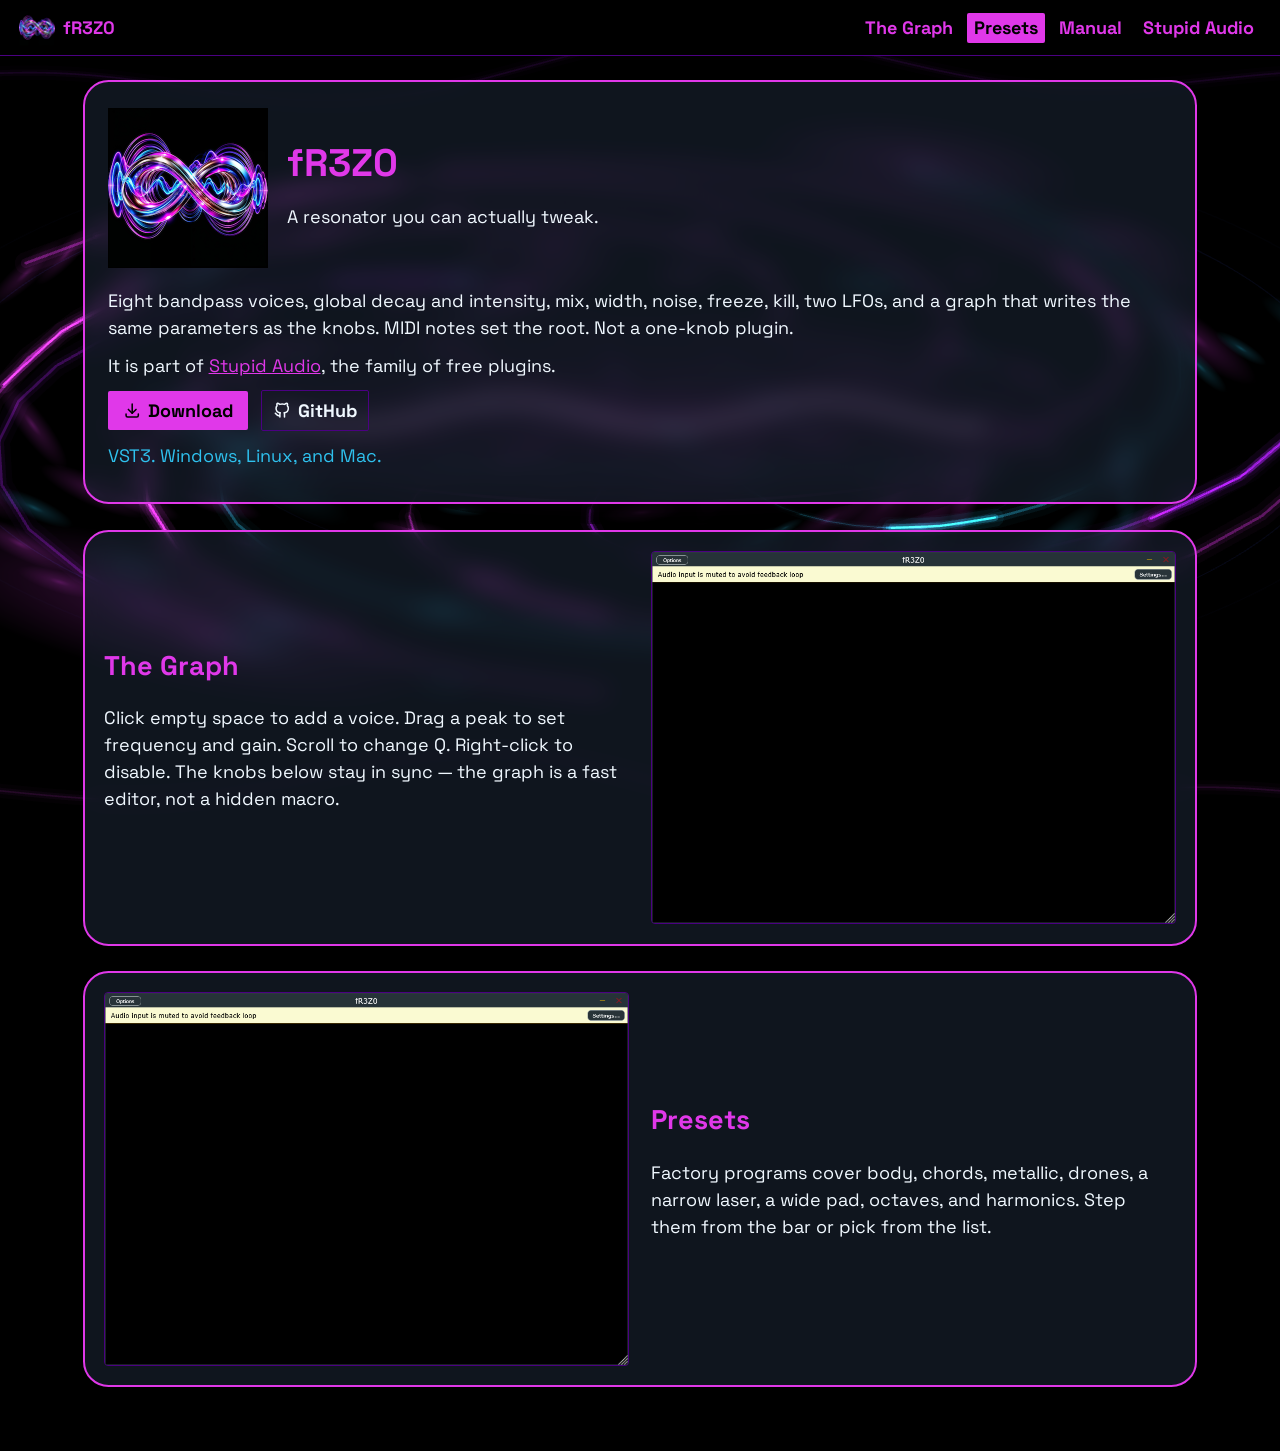
==== docs/index.html @ e22e41d1 "add family repo plumbing and docs site - copy fN0B Just/CI/installer/docs shell, fR3Z0 names and pal" ====
<!DOCTYPE html>
<html lang="en">
<head>
  <meta charset="utf-8">
  <meta name="viewport" content="width=device-width, initial-scale=1">
  <title>fR3Z0 — resonator effect</title>
  <meta name="description" content="fR3Z0 is a free resonator effect. Tune a bank of voices, drag peaks on the graph, modulate with two LFOs. VST3.">
  <meta property="og:type" content="website">
  <meta property="og:site_name" content="Stupid Audio">
  <meta property="og:title" content="fR3Z0 — resonator effect">
  <meta property="og:description" content="fR3Z0 is a free resonator effect. Tune a bank of voices, drag peaks on the graph, modulate with two LFOs. VST3.">
  <meta property="og:url" content="https://iamtew.github.io/fR3Z0/">
  <meta property="og:image" content="https://iamtew.github.io/fR3Z0/ogimage-fR3Z0.png">
  <meta property="og:image:width" content="1200">
  <meta property="og:image:height" content="630">
  <meta name="twitter:card" content="summary_large_image">
  <meta name="twitter:image" content="https://iamtew.github.io/fR3Z0/ogimage-fR3Z0.png">
  <link rel="icon" href="logo.png">
  <link rel="stylesheet" href="style.css">
</head>
<body>
  <canvas id="fx" aria-hidden="true"></canvas>
  <header>
    <a class="brand" href="#top"><img src="logo.png" alt="" width="36" height="36">fR3Z0</a>
    <button type="button" class="nav-toggle" aria-expanded="false" aria-controls="site-nav" aria-label="Menu">
      <svg class="icon" aria-hidden="true"><use href="icons.svg#menu"></use></svg>
    </button>
    <nav id="site-nav">
      <a href="#graph">The Graph</a>
      <a href="#presets">Presets</a>
      <a href="docs.html">Manual</a>
      <a href="https://audio.stupid.systems/">Stupid Audio</a>
    </nav>
  </header>

  <main id="top" class="landing">
    <div class="hero-panel">
      <div class="lead">
        <img class="hero" src="logo.png" alt="fR3Z0" width="160" height="160">
        <div>
          <h1>fR3Z0</h1>
          <p class="tag">A resonator you can actually tweak.</p>
        </div>
      </div>
      <p>Eight bandpass voices, global decay and intensity, mix, width, noise, freeze, kill, two LFOs, and a graph that writes the same parameters as the knobs. MIDI notes set the root. Not a one-knob plugin.</p>
      <p>It is part of <a href="https://audio.stupid.systems/">Stupid Audio</a>, the family of free plugins.</p>
      <p class="actions">
        <button type="button" class="download" data-dl-open>
          <svg class="icon" aria-hidden="true"><use href="icons.svg#download"></use></svg>
          Download
        </button>
        <a class="repo" href="https://github.com/iamtew/fR3Z0">
          <svg class="icon" aria-hidden="true"><use href="icons.svg#github"></use></svg>
          GitHub
        </a>
      </p>
      <p class="meta">VST3. Windows, Linux, and Mac.</p>
    </div>

    <section id="graph" class="feature">
      <div>
        <h2>The Graph</h2>
        <p>Click empty space to add a voice. Drag a peak to set frequency and gain. Scroll to change Q. Right-click to disable. The knobs below stay in sync — the graph is a fast editor, not a hidden macro.</p>
      </div>
      <img class="shot" src="Screenshot1.png" alt="The fR3Z0 editor">
    </section>

    <section id="presets" class="feature">
      <div>
        <h2>Presets</h2>
        <p>Factory programs cover body, chords, metallic, drones, a narrow laser, a wide pad, octaves, and harmonics. Step them from the bar or pick from the list.</p>
      </div>
      <img class="shot" src="Screenshot2.png" alt="fR3Z0 presets">
    </section>
  </main>

  <dialog id="dl" class="dl-dialog" aria-labelledby="dl-title">
    <button type="button" class="dl-close" data-dl-close aria-label="Close">
      <svg class="icon" aria-hidden="true"><use href="icons.svg#close"></use></svg>
    </button>
    <h2 id="dl-title">Download fR3Z0</h2>
    <div class="dl-kind">
      <p>The Windows installer is the easy path. It drops the VST3 where your DAW looks for plugins.</p>
      <div class="dl-row" data-kind="installer" hidden>
        <a class="download os" data-os="win" hidden>
          <svg class="icon" aria-hidden="true"><use href="icons.svg#windows"></use></svg>
          Windows installer
        </a>
      </div>
    </div>
    <div class="dl-kind">
      <p>The VST3 zip is just the plugin. Drop it where your DAW looks for VST3s. Mac builds are ad-hoc signed, so Gatekeeper will sulk until you right-click Open the first time.</p>
      <div class="dl-row" data-kind="vst3" hidden>
        <a class="download os" data-os="win" hidden>
          <svg class="icon" aria-hidden="true"><use href="icons.svg#windows"></use></svg>
          Windows
        </a>
        <a class="download os" data-os="linux" hidden>
          <svg class="icon tux" aria-hidden="true"><use href="icons.svg#linux"></use></svg>
          Linux
        </a>
        <a class="download os" data-os="mac" hidden>
          <svg class="icon" aria-hidden="true"><use href="icons.svg#apple"></use></svg>
          macOS
        </a>
      </div>
    </div>
    <img class="dl-logo" src="logo.png" alt="" width="192" height="192">
  </dialog>

  <script src="icons.js"></script>
  <script type="module" src="fx.js"></script>
  <script src="site.js"></script>
</body>
</html>
---- docs/style.css ----
@font-face {
  font-family: "Space Grotesk";
  src: url("vendor/fonts/SpaceGrotesk-latin-wght.woff2") format("woff2");
  font-weight: 300 700;
  font-style: normal;
  font-display: swap;
}

:root {
  --ink: #000000;
  --knob: #140020;
  --lane: #4B0082;
  --background: #000000;
  --orange: #E038E9;
  --orange-dim: #8A1AC6;
  --metal: #F0F8FF;
  --muted: #2FC1EE;
}

* { box-sizing: border-box; }

body {
  margin: 0;
  background: var(--background);
  color: var(--metal);
  font: 18px/1.5 "Space Grotesk", sans-serif;
}

#fx {
  position: fixed;
  inset: 0;
  overflow: hidden;
  pointer-events: none;
  z-index: 0;
}

/* ?fx preview: the canvas is the whole page. */
body.fx-only { overflow: hidden; cursor: none; }
body.fx-only > :not(#fx) { display: none; }

a { color: var(--orange); }
a:hover { color: var(--orange-dim); }

.icon {
  width: 1.15rem;
  height: 1.15rem;
  flex: 0 0 auto;
  display: block;
  fill: none;
  stroke: currentColor;
  stroke-width: 2;
  pointer-events: none;
}

/* Filled Tux. The stroke rule above would erase it. */
.icon.tux {
  width: 1.45rem;
  height: 1.45rem;
  fill: currentColor;
  stroke: none;
}

header {
  position: sticky;
  top: 0;
  z-index: 2;
  display: flex;
  align-items: center;
  justify-content: space-between;
  gap: 1rem;
  padding: 0.6rem 1.2rem;
  background: var(--ink);
  border-bottom: 1px solid var(--lane);
}

.brand {
  display: flex;
  align-items: center;
  gap: 0.5rem;
  color: var(--orange);
  font-weight: 700;
  text-decoration: none;
}

.brand img { width: 36px; height: 36px; display: block; }

.nav-toggle {
  display: none;
  margin-left: auto;
  background: none;
  border: 1px solid var(--lane);
  color: var(--orange);
  padding: 0.35rem;
  border-radius: 2px;
  cursor: pointer;
}

header nav {
  display: flex;
  flex-wrap: wrap;
  align-items: center;
  gap: 0.4rem;
  justify-content: flex-end;
}

header nav a {
  color: var(--orange);
  font-weight: 700;
  text-decoration: none;
  padding: 0.1rem 0.45rem;
  border-radius: 2px;
}

header nav a.on,
header nav a[aria-current="page"] {
  color: var(--ink);
  background: var(--orange);
}

.topbar-label {
  color: var(--orange);
  letter-spacing: 0.16em;
  text-transform: uppercase;
  font-size: 0.72rem;
}

.topbar .download { margin-left: auto; }

.repo {
  display: inline-flex;
  align-items: center;
  gap: 0.4rem;
  color: var(--metal);
  text-decoration: none;
  padding: 0.35rem 0.7rem;
  border: 1px solid var(--lane);
  border-radius: 2px;
  font-weight: 700;
}

.repo:hover { color: var(--orange); border-color: var(--orange); }

main.landing {
  position: relative;
  z-index: 1;
  max-width: 72rem;
  margin: 0 auto;
  padding: 1.5rem 1.2rem 4rem;
}

.hero-panel,
.feature {
  background: rgba(26, 35, 50, 0.6);
  border: 2px solid var(--orange);
  border-radius: 1.6rem;
  backdrop-filter: blur(12px);
  -webkit-backdrop-filter: blur(12px);
}

.hero-panel {
  padding: 1.6rem 1.4rem 1.4rem;
}

.lead {
  display: flex;
  align-items: center;
  gap: 1.2rem;
  margin-bottom: 1.2rem;
}

.hero { display: block; flex-shrink: 0; width: 160px; height: 160px; }

h1, h2 { color: var(--orange); margin: 0 0 0.4rem; }

h1 { font-size: 2.4rem; }

.hero-panel p { margin: 0.7rem 0; }

.demos {
  display: flex;
  flex-wrap: wrap;
  gap: 1rem;
  margin: 1rem 0;
}

.demo { margin: 0; flex: 1 1 16rem; }
.demo a { display: block; font-size: 0.95rem; margin-bottom: 0.25rem; font-weight: 700; }
.demo audio { width: 100%; display: block; }

.actions {
  display: flex;
  flex-wrap: wrap;
  align-items: center;
  gap: 0.8rem;
  margin: 1rem 0 0.4rem;
}

.download {
  display: inline-flex;
  align-items: center;
  gap: 0.4rem;
  background: var(--orange);
  color: var(--ink);
  font: inherit;
  font-weight: 700;
  text-decoration: none;
  padding: 0.4rem 0.95rem;
  border: 0;
  border-radius: 2px;
  cursor: pointer;
}

.download:hover { background: var(--orange-dim); color: var(--ink); }

.meta { color: var(--muted); margin: 0; }

.feature {
  display: grid;
  grid-template-columns: 1fr 1fr;
  gap: 1.4rem;
  align-items: center;
  margin-top: 1.6rem;
  padding: 1.2rem;
}

.feature:nth-of-type(even) { direction: rtl; }
.feature:nth-of-type(even) > * { direction: ltr; }

.shot-open {
  display: block;
  width: 100%;
  padding: 0;
  border: 0;
  background: none;
  cursor: zoom-in;
}

.shot {
  display: block;
  width: 100%;
  border-radius: 4px;
  border: 1px solid var(--lane);
}

.shot-dialog {
  position: fixed;
  padding: 0;
  border: 0;
  background: transparent;
  max-width: calc(100vw - 3rem);
  max-height: calc(100vh - 3rem);
}

.shot-dialog[open] { animation: dl-in 0.22s ease; }

.shot-dialog::backdrop {
  background: rgba(0, 0, 0, 0.55);
  backdrop-filter: blur(8px);
  -webkit-backdrop-filter: blur(8px);
}

.shot-dialog img {
  display: block;
  max-width: calc(100vw - 3rem);
  max-height: calc(100vh - 3rem);
  border-radius: 4px;
}

.brand-home {
  display: inline-flex;
  align-items: center;
  gap: 0.25rem;
  margin-left: 0.15rem;
  font-weight: 700;
}

strong { color: var(--orange); }

.dl-dialog {
  width: min(32rem, calc(100vw - 2rem));
  max-height: calc(100vh - 2rem);
  overflow: auto;
  padding: 1.4rem 1.3rem 1.2rem;
  border: 2px solid var(--orange);
  border-radius: 4px;
  background: var(--knob);
  color: var(--metal);
  color-scheme: dark;
}

.dl-dialog[open] {
  animation: dl-in 0.22s ease;
}

@keyframes dl-in {
  from { transform: translateY(10px) scale(0.98); }
  to { transform: none; }
}

.dl-dialog::backdrop {
  background: rgba(0, 0, 0, 0.55);
  backdrop-filter: blur(8px);
  -webkit-backdrop-filter: blur(8px);
}

.dl-close {
  position: absolute;
  top: 0.6rem;
  right: 0.6rem;
  z-index: 1;
  display: grid;
  place-items: center;
  width: 2.25rem;
  height: 2.25rem;
  padding: 0;
  background: var(--ink);
  border: 2px solid var(--orange);
  border-radius: 4px;
  color: var(--orange);
  cursor: pointer;
}

.dl-close .icon {
  width: 1.35rem;
  height: 1.35rem;
}

.dl-close:hover { background: var(--lane); }

.shot-dialog .dl-close {
  position: fixed;
  top: 1rem;
  right: 1rem;
}

.dl-dialog { position: fixed; }
.dl-dialog h2 { padding-right: 2rem; }

.dl-kind { margin: 1rem 0; }
.dl-kind p { margin: 0 0 0.5rem; font-size: 0.95rem; }

.dl-row {
  display: flex;
  flex-wrap: wrap;
  gap: 0.4rem;
}

.dl-logo {
  display: block;
  width: 192px;
  height: auto;
  margin: 1.2rem auto 0;
}

.shell {
  position: relative;
  z-index: 1;
  display: grid;
  grid-template-columns: 220px 1fr;
  min-height: calc(100vh - 57px);
}

.nav {
  padding: 12px 0;
  background: var(--knob);
  border-right: 1px solid var(--lane);
}

.nav-group {
  margin: 12px 16px 4px;
  font-size: 0.72rem;
  letter-spacing: 0.06em;
  text-transform: uppercase;
  color: var(--muted);
}

.nav a {
  display: flex;
  align-items: center;
  gap: 10px;
  padding: 8px 16px;
  color: var(--muted);
  text-decoration: none;
}

.nav a[aria-current="page"] {
  color: var(--ink);
  background: var(--orange);
}

.doc {
  padding: 28px 32px 80px;
  max-width: 52rem;
}

.doc h1 { margin-top: 0; font-size: 1.8rem; color: var(--orange); }
.doc h2 { margin-top: 1.8rem; font-size: 1.15rem; color: var(--orange); }
.doc h3 { color: var(--orange); }
.doc p, .doc li { line-height: 1.5; }
.doc ul, .doc ol { padding-left: 1.25rem; }
.doc code {
  font-family: ui-monospace, Consolas, monospace;
  font-size: 0.92em;
  background: var(--lane);
  padding: 0 4px;
  border-radius: 2px;
}
.doc pre {
  background: var(--lane);
  border: 1px solid var(--lane);
  padding: 12px 14px;
  overflow: auto;
}
.doc table {
  width: 100%;
  border-collapse: collapse;
  margin: 1rem 0;
  font-size: 0.92rem;
}
.doc th, .doc td {
  border: 1px solid var(--lane);
  padding: 6px 8px;
  text-align: left;
  vertical-align: top;
}
.doc th { background: var(--knob); }
.doc img { max-width: 100%; height: auto; border-radius: 4px; }

.muted { color: var(--muted); }

@media (max-width: 900px) {
  .feature,
  .feature:nth-of-type(even) {
    grid-template-columns: 1fr;
    direction: ltr;
  }
}

@media (max-width: 800px) {
  .nav-toggle { display: flex; }
  header { flex-wrap: wrap; }
  header nav {
    display: none;
    flex-basis: 100%;
    flex-direction: column;
    align-items: stretch;
  }
  header.nav-open nav { display: flex; }
  .shell { grid-template-columns: 1fr; }
  .nav {
    display: flex;
    flex-wrap: wrap;
    gap: 0;
    border-right: 0;
    border-bottom: 1px solid var(--lane);
  }
  .nav a { padding: 8px 12px; }
  .nav-group { flex-basis: 100%; margin: 8px 12px 0; }
  .doc { padding: 20px 16px 64px; }
  .hero { width: 112px; height: 112px; }
  h1 { font-size: 1.8rem; }
}
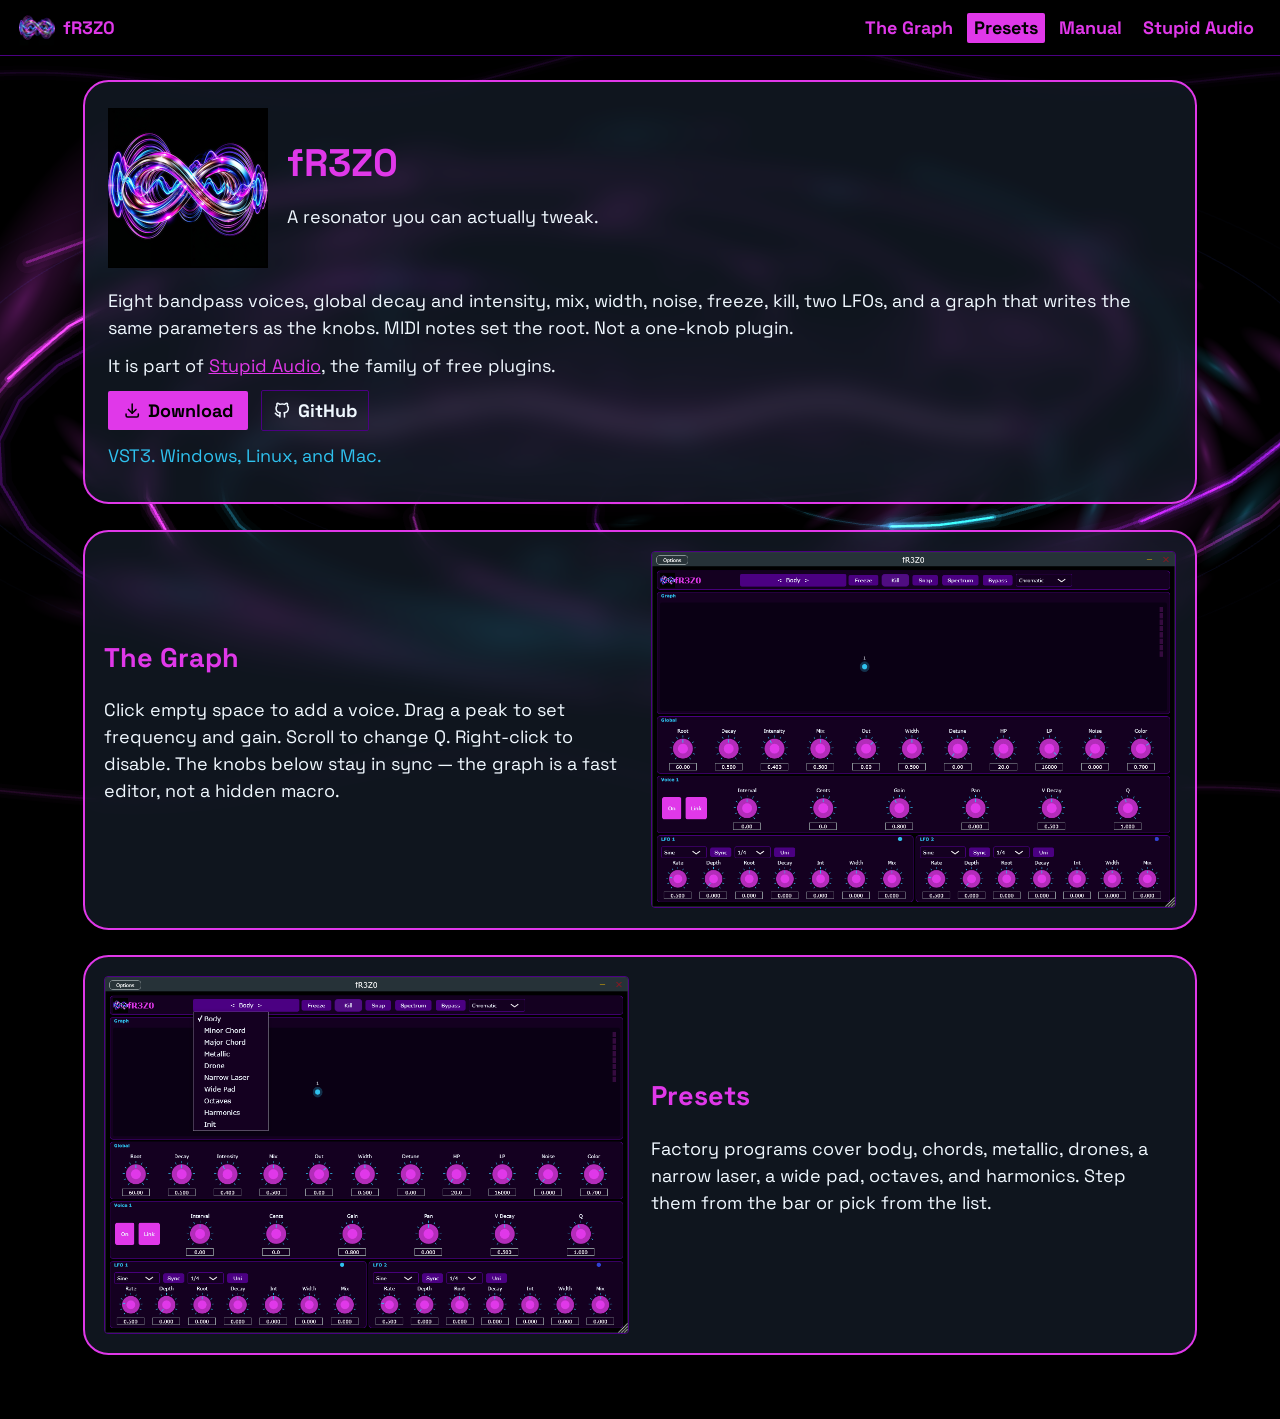
==== commit ba995e02: "keep docs logo aspect ratio - brand and hero use height plus width auto - drop square html width/hei" ====
--- a/docs/index.html
+++ b/docs/index.html
@@ -21,7 +21,7 @@
 <body>
   <canvas id="fx" aria-hidden="true"></canvas>
   <header>
-    <a class="brand" href="#top"><img src="logo.png" alt="" width="36" height="36">fR3Z0</a>
+    <a class="brand" href="#top"><img src="logo.png" alt="" height="36">fR3Z0</a>
     <button type="button" class="nav-toggle" aria-expanded="false" aria-controls="site-nav" aria-label="Menu">
       <svg class="icon" aria-hidden="true"><use href="icons.svg#menu"></use></svg>
     </button>
@@ -36,7 +36,7 @@
   <main id="top" class="landing">
     <div class="hero-panel">
       <div class="lead">
-        <img class="hero" src="logo.png" alt="fR3Z0" width="160" height="160">
+        <img class="hero" src="logo.png" alt="fR3Z0" height="160">
         <div>
           <h1>fR3Z0</h1>
           <p class="tag">A resonator you can actually tweak.</p>
@@ -105,7 +105,7 @@
         </a>
       </div>
     </div>
-    <img class="dl-logo" src="logo.png" alt="" width="192" height="192">
+    <img class="dl-logo" src="logo.png" alt="" width="192">
   </dialog>
 
   <script src="icons.js"></script>
--- a/docs/style.css
+++ b/docs/style.css
@@ -82,7 +82,7 @@
   text-decoration: none;
 }
 
-.brand img { width: 36px; height: 36px; display: block; }
+.brand img { height: 36px; width: auto; display: block; }
 
 .nav-toggle {
   display: none;
@@ -168,7 +168,7 @@
   margin-bottom: 1.2rem;
 }
 
-.hero { display: block; flex-shrink: 0; width: 160px; height: 160px; }
+.hero { display: block; flex-shrink: 0; height: 160px; width: auto; }
 
 h1, h2 { color: var(--orange); margin: 0 0 0.4rem; }
 
@@ -457,6 +457,6 @@
   .nav a { padding: 8px 12px; }
   .nav-group { flex-basis: 100%; margin: 8px 12px 0; }
   .doc { padding: 20px 16px 64px; }
-  .hero { width: 112px; height: 112px; }
+  .hero { height: 112px; width: auto; }
   h1 { font-size: 1.8rem; }
 }
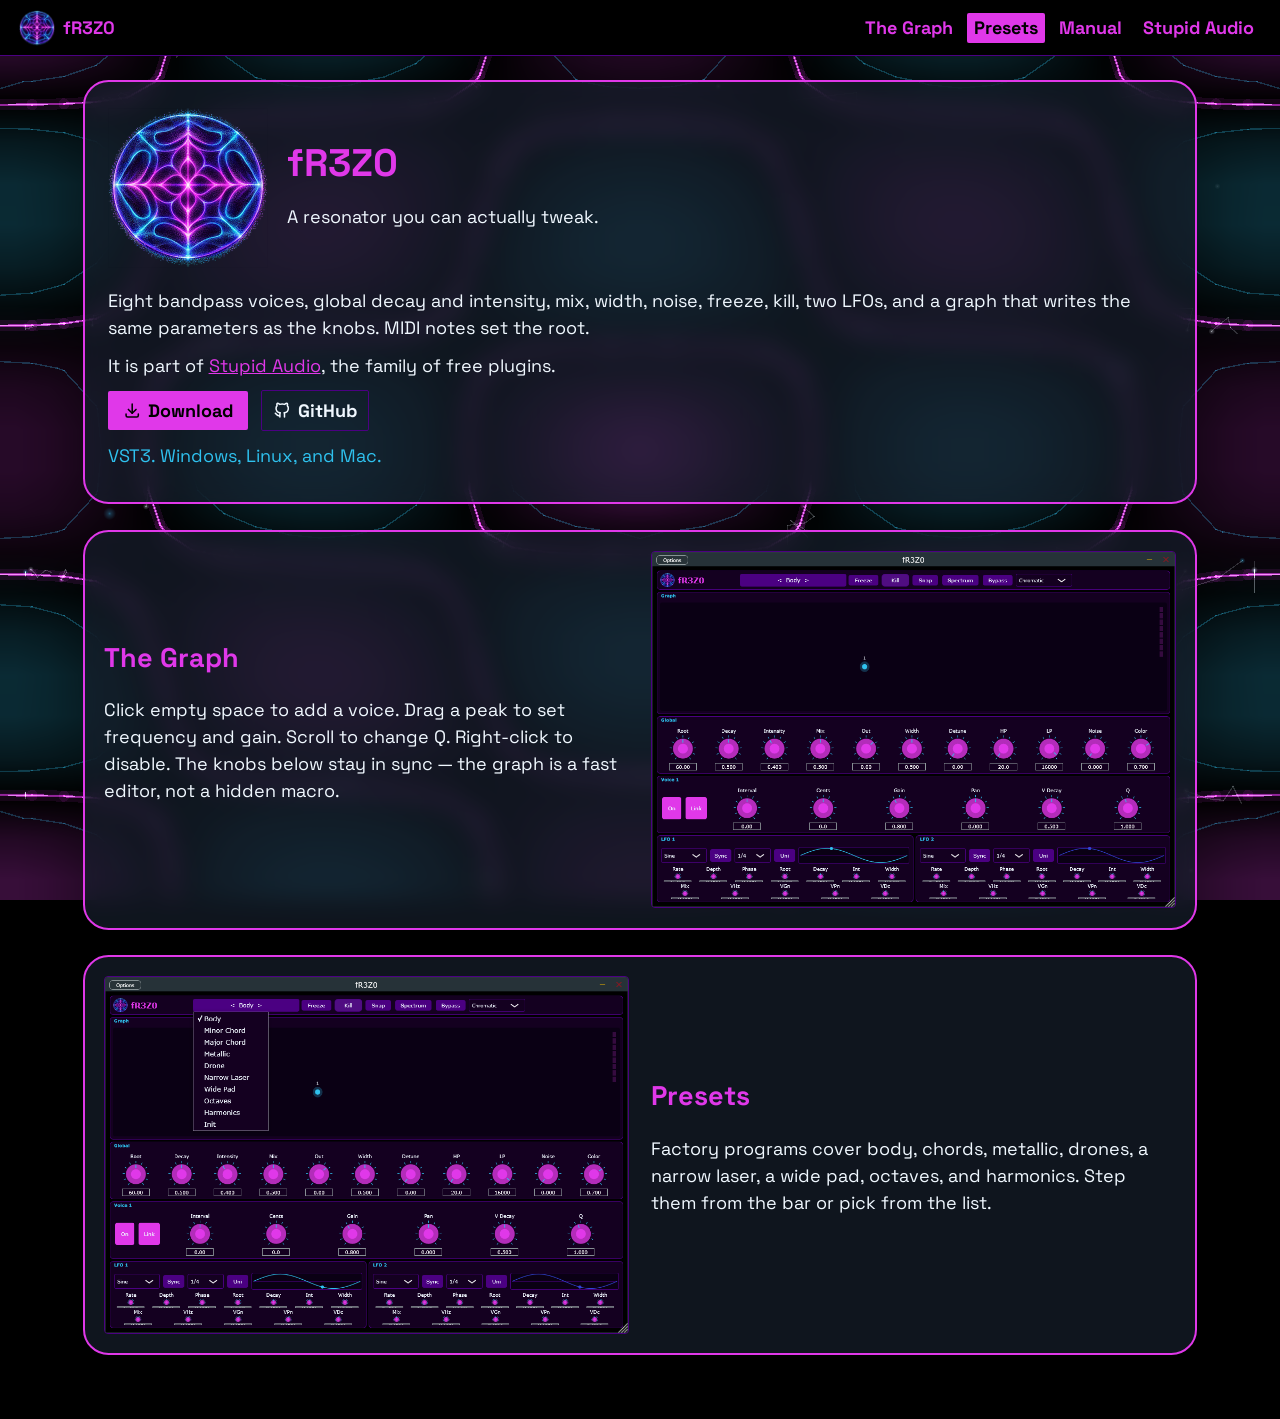
==== commit 4b8cdca7: "fix copy ffs..." ====
--- a/docs/index.html
+++ b/docs/index.html
@@ -42,7 +42,7 @@
           <p class="tag">A resonator you can actually tweak.</p>
         </div>
       </div>
-      <p>Eight bandpass voices, global decay and intensity, mix, width, noise, freeze, kill, two LFOs, and a graph that writes the same parameters as the knobs. MIDI notes set the root. Not a one-knob plugin.</p>
+      <p>Eight bandpass voices, global decay and intensity, mix, width, noise, freeze, kill, two LFOs, and a graph that writes the same parameters as the knobs. MIDI notes set the root.</p>
       <p>It is part of <a href="https://audio.stupid.systems/">Stupid Audio</a>, the family of free plugins.</p>
       <p class="actions">
         <button type="button" class="download" data-dl-open>
